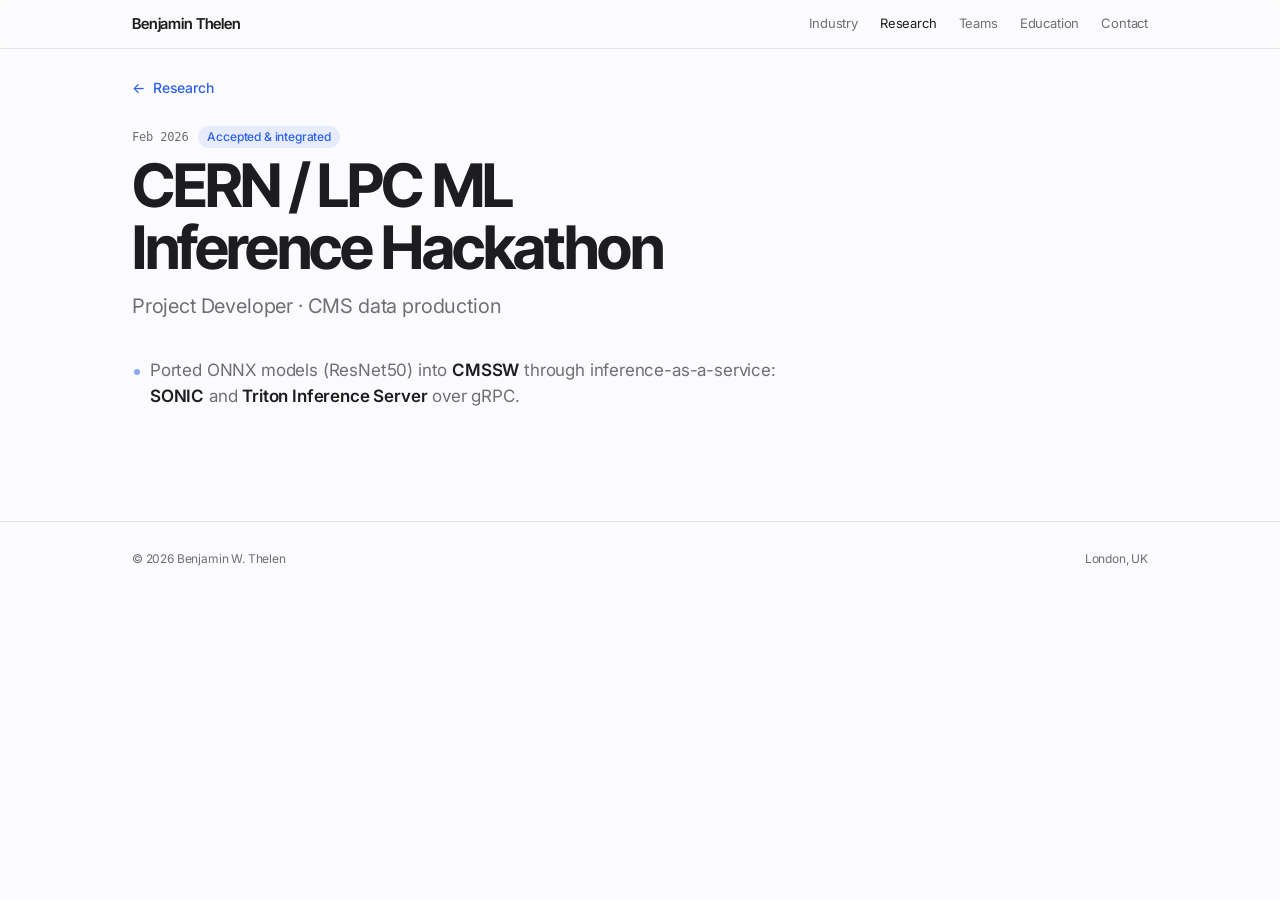
==== projects/cern-lpc-ml-hackathon.html @ f80af029 "Add clickable project detail pages with animations Each industry, research, teams and side-project c" ====
<!doctype html>
<html lang="en">
<head>
<meta charset="utf-8">
<meta name="viewport" content="width=device-width, initial-scale=1, viewport-fit=cover">
<meta property="og:title" content="CERN / LPC ML Inference Hackathon · Benjamin Thelen">
<meta property="og:description" content="Project developer at the CERN / LPC ML Inference Hackathon, porting ONNX models into CMSSW.">
<meta property="og:type" content="website">
<meta name="theme-color" content="#fbfbfd" media="(prefers-color-scheme: light)">
<meta name="theme-color" content="#000000" media="(prefers-color-scheme: dark)">
<link rel="icon" href="data:image/svg+xml,%3Csvg xmlns='http://www.w3.org/2000/svg' viewBox='0 0 32 32'%3E%3Crect width='32' height='32' rx='7' fill='%2307090e'/%3E%3Cpath d='M7 10h18M7 16h18M7 22h18' stroke='%236c9bff' stroke-width='2.4' stroke-linecap='round'/%3E%3Cpath d='M20 4 13 28' stroke='%23fff' stroke-width='1.4'/%3E%3C/svg%3E">
<title>CERN / LPC ML Inference Hackathon · Benjamin Thelen</title>
<meta name="description" content="Project developer at the CERN / LPC ML Inference Hackathon, porting ONNX models into CMSSW.">
<link rel="preconnect" href="https://fonts.googleapis.com">
<link rel="preconnect" href="https://fonts.gstatic.com" crossorigin>
<link rel="stylesheet" href="https://fonts.googleapis.com/css2?family=Inter:wght@400;500;600&family=Inter+Tight:wght@600;700&display=swap">
<link rel="stylesheet" href="../assets/style.css">
</head>
<body class="page-project" data-nav="research">
<nav class="nav" aria-label="Sections">
  <div class="wrap">
    <a class="brand" href="../index.html">Benjamin Thelen</a>
    <ul>
      <li><a href="../index.html#work">Industry</a></li>
      <li><a href="../index.html#research">Research</a></li>
      <li class="opt"><a href="../index.html#teams">Teams</a></li>
      <li class="opt"><a href="../index.html#education">Education</a></li>
      <li><a href="../index.html#contact">Contact</a></li>
    </ul>
  </div>
</nav>

<main>
  <article class="project">
    <div class="wrap">
      <a class="back" href="../index.html#research">Research</a>
      <div class="project-head">
        <div class="meta"><span class="when">Feb 2026</span><span class="badge">Accepted &amp; integrated</span></div>
        <h1>CERN / LPC ML Inference Hackathon</h1>
        <p class="role">Project Developer · CMS data production</p>
      </div>
      <div class="project-body">
        <ul>
          <li>Ported ONNX models (ResNet50) into <strong>CMSSW</strong> through inference-as-a-service: <strong>SONIC</strong> and <strong>Triton Inference Server</strong> over gRPC.</li>
        </ul>
      </div>

    </div>
  </article>
</main>

<footer>
  <div class="wrap">
    <span>© 2026 Benjamin W. Thelen</span>
    <span>London, UK</span>
  </div>
</footer>

<script src="../assets/site.js"></script>
</body>
</html>
---- assets/style.css ----
body { margin: 0; } img { max-width: 100%; } [hidden] { display: none !important; }
/* Layout: Apple-style product page. One sticky glass nav, a hero with a live
   muon-telescope detector panel, then calm two-tone section headlines over
   white/black surfaces. The detector panel is the single loud element. */
:root {
  --bg: #fbfbfd;
  --surface: #ffffff;
  --surface-2: #f3f4f8;
  --fg: #1d1d1f;
  --fg-2: #6e6e76;
  --line: rgba(20, 24, 60, 0.10);
  --accent: #2d62e6;          /* scintillator blue */
  --accent-soft: rgba(45, 98, 230, 0.10);
  --nav: rgba(251, 251, 253, 0.74);
  --shadow: 0 1px 2px rgba(10, 14, 40, 0.04), 0 8px 28px rgba(10, 14, 40, 0.06);
  --panel: #07090e;           /* detector panel: dark in both themes by design */
  --panel-line: rgba(140, 170, 255, 0.16);
  --panel-fg: #e7ecf7;
  --panel-fg-2: #8b95ad;

  --display: -apple-system, BlinkMacSystemFont, "SF Pro Display", "Inter Tight", "Helvetica Neue", Arial, sans-serif;
  --text: -apple-system, BlinkMacSystemFont, "SF Pro Text", "Inter", "Helvetica Neue", Arial, sans-serif;
  --mono: ui-monospace, "SF Mono", Menlo, Consolas, monospace;

  --radius: 22px;
  --max: 1080px;
}
@media (prefers-color-scheme: dark) {
  :root:not([data-theme="light"]) {
    --bg: #000000;
    --surface: #111114;
    --surface-2: #1b1c21;
    --fg: #f5f5f7;
    --fg-2: #a1a1aa;
    --line: rgba(255, 255, 255, 0.12);
    --accent: #6c9bff;
    --accent-soft: rgba(108, 155, 255, 0.14);
    --nav: rgba(0, 0, 0, 0.66);
    --shadow: none;
    --panel: #0a0c12;
    --panel-line: rgba(140, 170, 255, 0.18);
    color-scheme: dark;
  }
}
:root[data-theme="dark"] {
  --bg: #000000;
  --surface: #111114;
  --surface-2: #1b1c21;
  --fg: #f5f5f7;
  --fg-2: #a1a1aa;
  --line: rgba(255, 255, 255, 0.12);
  --accent: #6c9bff;
  --accent-soft: rgba(108, 155, 255, 0.14);
  --nav: rgba(0, 0, 0, 0.66);
  --shadow: none;
  --panel: #0a0c12;
  --panel-line: rgba(140, 170, 255, 0.18);
  color-scheme: dark;
}

* { box-sizing: border-box; }
html { scroll-behavior: smooth; scroll-padding-top: 64px; }
@media (prefers-reduced-motion: reduce) { html { scroll-behavior: auto; } }
body {
  background: var(--bg);
  color: var(--fg);
  font-family: var(--text);
  font-size: 17px;
  line-height: 1.5;
  letter-spacing: -0.01em;
  -webkit-font-smoothing: antialiased;
  overflow-x: hidden;
}
body::before {
  content: ""; position: fixed; inset: 0 0 auto;
  height: env(safe-area-inset-top, 0px); z-index: 10; background: var(--nav);
}
a { color: var(--accent); text-decoration: none; }
a:hover { text-decoration: underline; text-underline-offset: 3px; }
:focus-visible { outline: 2px solid var(--accent); outline-offset: 3px; border-radius: 6px; }
strong { font-weight: 600; color: var(--fg); }

.wrap {
  max-width: var(--max);
  margin: 0 auto;
  padding-left: max(16px, env(safe-area-inset-left, 0px));
  padding-right: max(16px, env(safe-area-inset-right, 0px));
}
@media (min-width: 720px) {
  .wrap {
    padding-left: max(32px, env(safe-area-inset-left, 0px));
    padding-right: max(32px, env(safe-area-inset-right, 0px));
  }
}

/* ---------- nav ---------- */
.nav {
  position: sticky; top: env(safe-area-inset-top, 0px); z-index: 20;
  background: var(--nav);
  -webkit-backdrop-filter: saturate(180%) blur(20px);
  backdrop-filter: saturate(180%) blur(20px);
  border-bottom: 1px solid var(--line);
}
.nav .wrap { display: flex; align-items: center; justify-content: space-between; gap: 16px; height: 48px; }
.brand { font-family: var(--display); font-weight: 600; font-size: 15px; color: var(--fg); letter-spacing: -0.01em; white-space: nowrap; }
.brand:hover { text-decoration: none; }
.nav ul { display: flex; gap: 22px; list-style: none; margin: 0; padding: 0; font-size: 13px; }
.nav ul a { color: var(--fg-2); }
.nav ul a:hover, .nav ul a[aria-current="true"] { color: var(--fg); text-decoration: none; }
@media (max-width: 680px) { .nav ul .opt { display: none; } .nav ul { gap: 16px; } }

/* ---------- hero ---------- */
.hero { padding-block: clamp(48px, 9vw, 104px) clamp(40px, 6vw, 72px); }
.hero .wrap { display: grid; grid-template-columns: minmax(0, 1.2fr) minmax(0, 1fr); gap: clamp(32px, 5vw, 64px); align-items: center; }
@media (max-width: 860px) { .hero .wrap { grid-template-columns: minmax(0, 1fr); } }
.eyebrow {
  font-family: var(--mono); font-size: 12px; letter-spacing: 0.08em; text-transform: uppercase;
  color: var(--accent); margin: 0 0 14px;
}
h1 {
  font-family: var(--display); font-weight: 700;
  font-size: clamp(42px, 5.1vw, 66px); line-height: 1.02; letter-spacing: -0.045em;
  margin: 0 0 22px; text-wrap: balance;
}
h1 .soft { color: var(--fg-2); }
@media (min-width: 861px) { h1 span { white-space: nowrap; } }
@media (max-width: 860px) { h1 { font-size: clamp(42px, 11vw, 72px); } }
.lede { font-size: clamp(18px, 2vw, 21px); line-height: 1.45; color: var(--fg-2); max-width: 34em; margin: 0 0 28px; letter-spacing: -0.015em; }
.lede strong { color: var(--fg); font-weight: 500; }
.cta { display: flex; flex-wrap: wrap; gap: 12px; }
.btn {
  display: inline-flex; align-items: center; gap: 8px;
  font-size: 15px; font-weight: 500; padding: 11px 20px; border-radius: 999px;
  border: 1px solid transparent; transition: transform .15s ease, background .15s ease;
}
.btn:hover { text-decoration: none; }
.btn:active { transform: scale(0.98); }
.btn-primary { background: var(--accent); color: #fff; }
.btn-primary:hover { filter: brightness(1.08); }
.btn-ghost { color: var(--accent); border-color: var(--line); background: transparent; }
.btn-ghost:hover { background: var(--accent-soft); }

/* detector panel */
.detector {
  margin: 0; position: relative; border-radius: 28px; overflow: hidden;
  background: var(--panel); border: 1px solid var(--panel-line);
  aspect-ratio: 1 / 1; max-width: 100%;
  box-shadow: 0 30px 80px -30px rgba(30, 60, 160, 0.45);
}
.detector canvas { position: absolute; inset: 0; width: 100%; height: 100%; display: block; }
.readout {
  position: absolute; left: 18px; right: 18px; display: flex; justify-content: space-between; gap: 12px;
  font-family: var(--mono); font-size: 11px; letter-spacing: 0.04em; color: var(--panel-fg-2);
  pointer-events: none;
}
.readout.top { top: 16px; }
.readout.bottom { bottom: 14px; }
.readout b { color: var(--panel-fg); font-weight: 500; font-variant-numeric: tabular-nums; }
.live { display: inline-flex; align-items: center; gap: 7px; }
.live::before { content: ""; width: 6px; height: 6px; border-radius: 50%; background: #6c9bff; box-shadow: 0 0 10px #6c9bff; }
.fig-cap { font-size: 13px; color: var(--fg-2); margin: 12px 4px 0; line-height: 1.45; }
.fig-cap code { font-family: var(--mono); font-size: 12px; }

/* ---------- stats ---------- */
.stats { border-block: 1px solid var(--line); }
.stats .wrap { display: grid; grid-template-columns: repeat(4, minmax(0, 1fr)); }
.stat { padding-block: 28px; padding-inline: 20px; border-left: 1px solid var(--line); min-width: 0; }
.stat:first-child { border-left: 0; padding-left: 0; }
.stat .n { font-family: var(--display); font-weight: 600; font-size: clamp(28px, 3.4vw, 40px); letter-spacing: -0.035em; line-height: 1.05; font-variant-numeric: tabular-nums; }
.stat .l { font-size: 14px; color: var(--fg-2); margin-top: 6px; line-height: 1.4; }
@media (max-width: 820px) {
  .stats .wrap { grid-template-columns: repeat(2, minmax(0, 1fr)); }
  .stat { padding-inline: 16px; }
  .stat:nth-child(odd) { border-left: 0; padding-left: 0; }
  .stat:nth-child(n+3) { border-top: 1px solid var(--line); }
}

/* ---------- sections ---------- */
section.block { padding-block: clamp(64px, 9vw, 112px) 0; }
section.block:last-of-type { padding-bottom: clamp(64px, 9vw, 112px); }
h2 {
  font-family: var(--display); font-weight: 700;
  font-size: clamp(34px, 5.2vw, 56px); line-height: 1.04; letter-spacing: -0.04em;
  margin: 0 0 clamp(28px, 4vw, 44px); max-width: 18em; text-wrap: balance;
}
h2 .soft { color: var(--fg-2); }

.grid { display: grid; gap: 20px; grid-template-columns: repeat(2, minmax(0, 1fr)); }
.grid.three { grid-template-columns: repeat(3, minmax(0, 1fr)); }
@media (max-width: 900px) { .grid.three { grid-template-columns: minmax(0, 1fr); } }
@media (max-width: 760px) { .grid { grid-template-columns: minmax(0, 1fr); } }
.span-2 { grid-column: 1 / -1; }

.card {
  background: var(--surface); border-radius: var(--radius); padding: clamp(22px, 3vw, 32px);
  box-shadow: var(--shadow); border: 1px solid var(--line); min-width: 0;
  display: flex; flex-direction: column; gap: 14px;
}
.meta { display: flex; align-items: center; gap: 10px; flex-wrap: wrap; min-height: 22px; margin-bottom: -4px; }
.badge { font-size: 12px; font-weight: 500; color: var(--accent); background: var(--accent-soft); padding: 2px 9px; border-radius: 999px; white-space: nowrap; }
.card h3 { font-family: var(--display); font-weight: 600; font-size: clamp(21px, 2.3vw, 26px); letter-spacing: -0.025em; line-height: 1.15; margin: 0; }
.when { font-family: var(--mono); font-size: 12px; color: var(--fg-2); white-space: nowrap; font-variant-numeric: tabular-nums; }
.role { font-size: 15px; color: var(--fg-2); margin: -8px 0 2px; }
.card ul { margin: 0; padding: 0; list-style: none; display: grid; gap: 9px; }
.card li { position: relative; padding-left: 18px; font-size: 16px; line-height: 1.5; color: var(--fg-2); }
.card li strong { color: var(--fg); }
.card li::before { content: ""; position: absolute; left: 2px; top: 0.68em; width: 6px; height: 6px; border-radius: 50%; background: var(--accent); opacity: 0.55; }

/* featured card */
.card.feature { background: var(--surface); }
.feature-body { display: grid; grid-template-columns: minmax(0, 1.3fr) minmax(0, 1fr); gap: 28px; align-items: center; }
@media (max-width: 760px) { .feature-body { grid-template-columns: minmax(0, 1fr); } }

/* path diagram for GNA-G */
.path { border-radius: 16px; background: var(--surface-2); padding: 18px; display: grid; gap: 14px; min-width: 0; }
.path svg { width: 100%; height: auto; display: block; }
.path .legend { display: grid; grid-template-columns: repeat(3, minmax(0, 1fr)); gap: 8px; font-size: 12px; color: var(--fg-2); }
.path .legend div { display: grid; gap: 2px; }
.path .legend b { font-family: var(--mono); font-weight: 500; font-size: 13px; color: var(--fg); font-variant-numeric: tabular-nums; }

/* education timeline */
.timeline { list-style: none; margin: 0; padding: 0; border-top: 1px solid var(--line); }
.timeline li { display: grid; grid-template-columns: 170px minmax(0, 1fr) auto; gap: 8px 24px; padding-block: 22px; border-bottom: 1px solid var(--line); align-items: baseline; }
.timeline .when { font-size: 13px; }
.timeline h3 { font-family: var(--display); font-size: 21px; font-weight: 600; letter-spacing: -0.02em; margin: 0 0 4px; }
.timeline p { margin: 0; color: var(--fg-2); font-size: 15px; }
.timeline .grade { font-family: var(--display); font-weight: 600; font-size: 19px; letter-spacing: -0.02em; text-align: right; white-space: nowrap; }
@media (max-width: 680px) {
  .timeline li { grid-template-columns: minmax(0, 1fr) auto; }
  .timeline .when { grid-column: 1 / -1; }
}

/* toolkit */
.kit { display: grid; gap: 0; border-top: 1px solid var(--line); }
.kit-row { display: grid; grid-template-columns: 170px minmax(0, 1fr); gap: 10px 24px; padding-block: 18px; border-bottom: 1px solid var(--line); align-items: baseline; }
.kit-row h3 { margin: 0; font-size: 15px; font-weight: 600; letter-spacing: -0.01em; }
.chips { display: flex; flex-wrap: wrap; gap: 8px; }
.chip { font-size: 14px; padding: 5px 12px; border-radius: 999px; border: 1px solid var(--line); color: var(--fg); background: var(--surface); }
@media (max-width: 600px) { .kit-row { grid-template-columns: minmax(0, 1fr); } }

/* contact */
.contact { text-align: left; }
.contact-card {
  border-radius: 28px; padding: clamp(28px, 5vw, 56px); background: var(--surface); border: 1px solid var(--line);
  box-shadow: var(--shadow); display: grid; grid-template-columns: minmax(0, 1.2fr) minmax(0, 1fr); gap: 32px; align-items: center;
}
@media (max-width: 760px) { .contact-card { grid-template-columns: minmax(0, 1fr); } }
.contact-card h2 { margin-bottom: 12px; }
.contact-card p { color: var(--fg-2); margin: 0; max-width: 32em; }
.links { display: grid; gap: 10px; }
.link-row {
  display: flex; align-items: center; justify-content: space-between; gap: 12px; min-width: 0;
  padding: 14px 16px; border-radius: 14px; background: var(--surface-2); color: var(--fg);
}
.link-row:hover { text-decoration: none; background: var(--accent-soft); }
.link-row .k { font-size: 12px; color: var(--fg-2); font-family: var(--mono); letter-spacing: 0.04em; text-transform: uppercase; }
.link-row .v { font-size: 15px; font-weight: 500; overflow-wrap: anywhere; user-select: all; }
.link-row .stack { display: grid; gap: 2px; min-width: 0; }
.copy {
  font: inherit; font-size: 13px; font-weight: 500; color: var(--accent); background: transparent;
  border: 1px solid var(--line); border-radius: 999px; padding: 6px 12px; cursor: pointer; white-space: nowrap;
}
.copy:hover { background: var(--accent-soft); }
.arrow { color: var(--fg-2); font-size: 18px; }

footer { padding-block: 28px calc(28px + env(safe-area-inset-bottom, 0px)); border-top: 1px solid var(--line); color: var(--fg-2); font-size: 12px; }
footer .wrap { display: flex; justify-content: space-between; gap: 12px; flex-wrap: wrap; }

/* ---------- clickable cards ---------- */
a.card {
  color: inherit;
  text-decoration: none;
  transition: transform .2s ease, box-shadow .2s ease, border-color .2s ease;
}
a.card:hover { text-decoration: none; }
a.card:hover, a.card:focus-visible {
  transform: translateY(-4px);
  border-color: color-mix(in srgb, var(--accent) 40%, var(--line));
}
a.card:focus-visible { outline: 2px solid var(--accent); outline-offset: 4px; }
.card-open {
  margin-top: auto;
  padding-top: 4px;
  font-size: 14px;
  font-weight: 500;
  color: var(--accent);
  display: inline-flex;
  align-items: center;
  gap: 6px;
}
.card-open::after { content: "→"; }

/* ---------- project pages ---------- */
.project { padding-bottom: clamp(64px, 9vw, 112px); }
.back {
  display: inline-flex;
  align-items: center;
  gap: 8px;
  font-size: 14px;
  font-weight: 500;
  margin: 28px 0 28px;
  color: var(--accent);
}
.back::before { content: "←"; }
.project-head { max-width: 34em; }
.project-head h1 {
  font-family: var(--display);
  font-weight: 700;
  font-size: clamp(36px, 5.4vw, 60px);
  line-height: 1.04;
  letter-spacing: -0.04em;
  margin: 10px 0 12px;
  text-wrap: balance;
}
.project-head .role { font-size: clamp(17px, 2vw, 20px); margin: 0 0 8px; }
.project-body {
  max-width: 38em;
  margin-top: clamp(24px, 4vw, 36px);
}
.project-body ul {
  margin: 0;
  padding: 0;
  list-style: none;
  display: grid;
  gap: 12px;
}
.project-body li {
  position: relative;
  padding-left: 18px;
  font-size: 17px;
  line-height: 1.55;
  color: var(--fg-2);
}
.project-body li strong { color: var(--fg); }
.project-body li::before {
  content: "";
  position: absolute;
  left: 2px;
  top: 0.72em;
  width: 6px;
  height: 6px;
  border-radius: 50%;
  background: var(--accent);
  opacity: 0.55;
}
.results {
  display: grid;
  grid-template-columns: repeat(auto-fit, minmax(140px, 1fr));
  gap: 12px;
  margin-top: clamp(28px, 4vw, 40px);
  max-width: 38em;
}
.results .stat {
  padding: 18px 16px;
  border: 1px solid var(--line);
  border-radius: 16px;
  background: var(--surface);
  box-shadow: var(--shadow);
  min-width: 0;
}
.results .stat:first-child,
.results .stat:nth-child(odd),
.results .stat:nth-child(n+3) {
  border: 1px solid var(--line);
  padding: 18px 16px;
}
.results .stat .n { font-size: clamp(24px, 3vw, 32px); }
.project-visual { margin-top: clamp(32px, 5vw, 48px); }
.project-visual .path { max-width: 640px; }
.project-visual .detector {
  max-width: 520px;
  aspect-ratio: 1 / 1;
}
.project-visual .fig-cap { max-width: 38em; }

/* reveal-on-scroll: visible by default so a JS failure never hides content */
.reveal.in { opacity: 1; transform: none; transition: opacity .55s ease, transform .55s ease; }
html.js .reveal:not(.in) { opacity: 0; transform: translateY(14px); }

/* TCP path live packets */
.path-live { position: relative; }
.path-live svg { overflow: hidden; }
.pkt { /* filled by JS / CSS */ }

@media (prefers-reduced-motion: reduce) {
  a.card { transition: none; }
  a.card:hover, a.card:focus-visible { transform: none; }
  .reveal, .reveal.in { opacity: 1; transform: none; transition: none; }
}
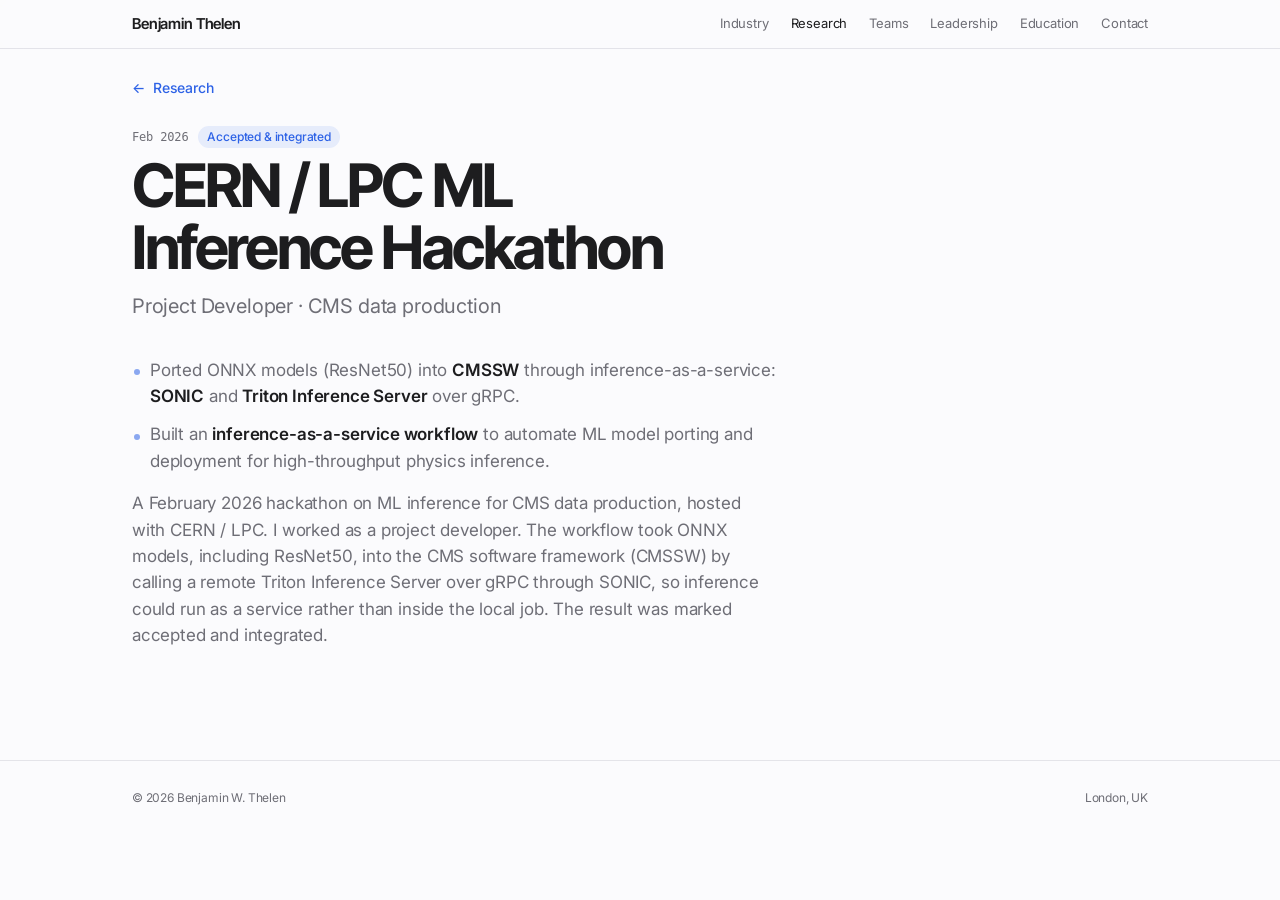
==== commit 505111a0: "Add leakage-decoder page, 3D tilt, and leadership section Feature the public adaptive-leakage-decodi" ====
--- a/projects/cern-lpc-ml-hackathon.html
+++ b/projects/cern-lpc-ml-hackathon.html
@@ -4,13 +4,13 @@
 <meta charset="utf-8">
 <meta name="viewport" content="width=device-width, initial-scale=1, viewport-fit=cover">
 <meta property="og:title" content="CERN / LPC ML Inference Hackathon · Benjamin Thelen">
-<meta property="og:description" content="Project developer at the CERN / LPC ML Inference Hackathon, porting ONNX models into CMSSW.">
+<meta property="og:description" content="Project developer at the CERN / LPC ML Inference Hackathon, porting ONNX models into CMSSW through inference-as-a-service.">
 <meta property="og:type" content="website">
 <meta name="theme-color" content="#fbfbfd" media="(prefers-color-scheme: light)">
 <meta name="theme-color" content="#000000" media="(prefers-color-scheme: dark)">
 <link rel="icon" href="data:image/svg+xml,%3Csvg xmlns='http://www.w3.org/2000/svg' viewBox='0 0 32 32'%3E%3Crect width='32' height='32' rx='7' fill='%2307090e'/%3E%3Cpath d='M7 10h18M7 16h18M7 22h18' stroke='%236c9bff' stroke-width='2.4' stroke-linecap='round'/%3E%3Cpath d='M20 4 13 28' stroke='%23fff' stroke-width='1.4'/%3E%3C/svg%3E">
 <title>CERN / LPC ML Inference Hackathon · Benjamin Thelen</title>
-<meta name="description" content="Project developer at the CERN / LPC ML Inference Hackathon, porting ONNX models into CMSSW.">
+<meta name="description" content="Project developer at the CERN / LPC ML Inference Hackathon, porting ONNX models into CMSSW through inference-as-a-service.">
 <link rel="preconnect" href="https://fonts.googleapis.com">
 <link rel="preconnect" href="https://fonts.gstatic.com" crossorigin>
 <link rel="stylesheet" href="https://fonts.googleapis.com/css2?family=Inter:wght@400;500;600&family=Inter+Tight:wght@600;700&display=swap">
@@ -24,6 +24,7 @@
       <li><a href="../index.html#work">Industry</a></li>
       <li><a href="../index.html#research">Research</a></li>
       <li class="opt"><a href="../index.html#teams">Teams</a></li>
+      <li class="opt"><a href="../index.html#leadership">Leadership</a></li>
       <li class="opt"><a href="../index.html#education">Education</a></li>
       <li><a href="../index.html#contact">Contact</a></li>
     </ul>
@@ -42,9 +43,10 @@
       <div class="project-body">
         <ul>
           <li>Ported ONNX models (ResNet50) into <strong>CMSSW</strong> through inference-as-a-service: <strong>SONIC</strong> and <strong>Triton Inference Server</strong> over gRPC.</li>
+          <li>Built an <strong>inference-as-a-service workflow</strong> to automate ML model porting and deployment for high-throughput physics inference.</li>
         </ul>
       </div>
-
+      <p class="prose">A February 2026 hackathon on ML inference for CMS data production, hosted with CERN / LPC. I worked as a project developer. The workflow took ONNX models, including ResNet50, into the CMS software framework (CMSSW) by calling a remote Triton Inference Server over gRPC through SONIC, so inference could run as a service rather than inside the local job. The result was marked accepted and integrated.</p>
     </div>
   </article>
 </main>
--- a/assets/style.css
+++ b/assets/style.css
@@ -387,3 +387,210 @@
   a.card:hover, a.card:focus-visible { transform: none; }
   .reveal, .reveal.in { opacity: 1; transform: none; transition: none; }
 }
+
+/* ---------- 3D pointer tilt ---------- */
+[data-tilt] {
+  --tilt-rx: 0deg;
+  --tilt-ry: 0deg;
+  --glare-x: 50%;
+  --glare-y: 50%;
+  --glare-o: 0;
+  position: relative;
+  transform: perspective(900px) rotateX(var(--tilt-rx)) rotateY(var(--tilt-ry));
+  transform-style: preserve-3d;
+  will-change: transform;
+}
+[data-tilt]::after {
+  content: "";
+  position: absolute;
+  inset: 0;
+  border-radius: inherit;
+  pointer-events: none;
+  background: radial-gradient(circle at var(--glare-x) var(--glare-y), rgba(255,255,255,0.22), transparent 58%);
+  opacity: var(--glare-o);
+  mix-blend-mode: soft-light;
+  z-index: 3;
+}
+a.card[data-tilt]:hover,
+a.card[data-tilt]:focus-visible {
+  transform: perspective(900px) rotateX(var(--tilt-rx)) rotateY(var(--tilt-ry)) translateZ(8px);
+  border-color: color-mix(in srgb, var(--accent) 40%, var(--line));
+}
+.tilt-layer { transform: translateZ(18px); }
+
+/* ---------- 3D muon telescope ---------- */
+.detector .telescope-scene {
+  position: absolute;
+  left: 8%;
+  right: 8%;
+  top: 18%;
+  height: 46%;
+  transform-style: preserve-3d;
+  transform: rotateX(64deg) rotateZ(-22deg);
+  transform-origin: 50% 50%;
+  pointer-events: none;
+}
+.sc-plate {
+  position: absolute;
+  left: 12%;
+  width: 76%;
+  height: 18px;
+  top: 42%;
+  margin-top: -9px;
+  border-radius: 3px;
+  background: linear-gradient(180deg, rgba(170,205,255,0.42), rgba(108,155,255,0.14));
+  border: 1px solid rgba(180,210,255,0.55);
+  box-shadow: 0 12px 24px rgba(0,0,0,0.4), 0 0 16px rgba(108,155,255,0.22);
+  backface-visibility: hidden;
+}
+.sc-plate[data-i="0"] { transform: translateZ(46px); }
+.sc-plate[data-i="1"] { transform: translateZ(0); }
+.sc-plate[data-i="2"] { transform: translateZ(-46px); }
+.sc-plate.on {
+  background: linear-gradient(180deg, rgba(200,225,255,0.85), rgba(108,155,255,0.45));
+  box-shadow: 0 0 28px rgba(108,155,255,0.85), 0 8px 18px rgba(0,0,0,0.3);
+  border-color: rgba(220,235,255,0.9);
+}
+.sc-plate .pmt {
+  position: absolute;
+  right: -46px;
+  top: 50%;
+  transform: translateY(-50%) rotateX(-58deg) rotateZ(18deg);
+  font-family: var(--mono);
+  font-size: 9px;
+  letter-spacing: 0.04em;
+  color: var(--panel-fg-2);
+  white-space: nowrap;
+}
+.muon-track {
+  position: absolute;
+  top: -40%;
+  width: 2px;
+  height: 170%;
+  margin-left: -1px;
+  background: linear-gradient(to bottom, transparent 0%, rgba(200,220,255,0.15) 20%, rgba(220,235,255,0.95) 100%);
+  border-radius: 1px;
+  transform-origin: top center;
+  filter: drop-shadow(0 0 4px rgba(180,210,255,0.8));
+  pointer-events: none;
+}
+.muon-track.miss {
+  background: linear-gradient(to bottom, transparent 0%, rgba(139,149,173,0.15) 20%, rgba(139,149,173,0.55) 100%);
+  filter: none;
+  width: 1.5px;
+}
+.detector .hist-canvas {
+  position: absolute;
+  left: 0;
+  right: 0;
+  top: auto;
+  bottom: 0;
+  height: 32%;
+  width: 100%;
+  display: block;
+}
+
+/* ---------- decoder lattice & plot ---------- */
+.decoder-viz, .decoder-plot {
+  border-radius: 16px;
+  background: var(--surface-2);
+  padding: 16px 16px 12px;
+  min-width: 0;
+}
+.decoder-viz svg, .decoder-plot svg { width: 100%; height: auto; display: block; }
+.decoder-tools {
+  display: flex;
+  flex-wrap: wrap;
+  gap: 8px;
+  margin: 12px 0 0;
+}
+.decoder-tools button {
+  font: inherit;
+  font-size: 13px;
+  font-weight: 500;
+  color: var(--fg);
+  background: var(--surface);
+  border: 1px solid var(--line);
+  border-radius: 999px;
+  padding: 6px 12px;
+  cursor: pointer;
+}
+.decoder-tools button[aria-pressed="true"] {
+  color: #fff;
+  background: var(--accent);
+  border-color: transparent;
+}
+.decoder-tools button:hover { background: var(--accent-soft); }
+.decoder-tools button[aria-pressed="true"]:hover { background: var(--accent); filter: brightness(1.08); }
+.note {
+  font-size: 13px;
+  color: var(--fg-2);
+  margin: 10px 0 0;
+  line-height: 1.45;
+  max-width: 42em;
+}
+table.data {
+  width: 100%;
+  max-width: 42em;
+  border-collapse: collapse;
+  font-size: 14px;
+  margin-top: clamp(28px, 4vw, 40px);
+}
+table.data th, table.data td {
+  text-align: left;
+  padding: 10px 12px;
+  border-bottom: 1px solid var(--line);
+  font-variant-numeric: tabular-nums;
+}
+table.data th {
+  font-family: var(--mono);
+  font-size: 11px;
+  letter-spacing: 0.04em;
+  text-transform: uppercase;
+  color: var(--fg-2);
+  font-weight: 500;
+}
+table.data td { color: var(--fg-2); }
+table.data td strong { color: var(--fg); }
+
+/* ---------- project prose & outbound links ---------- */
+.prose {
+  color: var(--fg-2);
+  font-size: 17px;
+  line-height: 1.55;
+  max-width: 38em;
+  margin: 16px 0 0;
+}
+.prose strong { color: var(--fg); font-weight: 600; }
+.card-blurb {
+  font-size: 16px;
+  line-height: 1.5;
+  color: var(--fg-2);
+  margin: 0;
+}
+.out-links {
+  display: flex;
+  flex-wrap: wrap;
+  gap: 8px;
+  margin-top: auto;
+  padding-top: 8px;
+}
+.out-links a {
+  font-size: 13px;
+  font-weight: 500;
+  color: var(--accent);
+  border: 1px solid var(--line);
+  border-radius: 999px;
+  padding: 5px 11px;
+}
+.out-links a:hover { background: var(--accent-soft); text-decoration: none; }
+
+@media (prefers-reduced-motion: reduce) {
+  [data-tilt],
+  a.card[data-tilt]:hover,
+  a.card[data-tilt]:focus-visible {
+    transform: none !important;
+    will-change: auto;
+  }
+  [data-tilt]::after { display: none; }
+}
